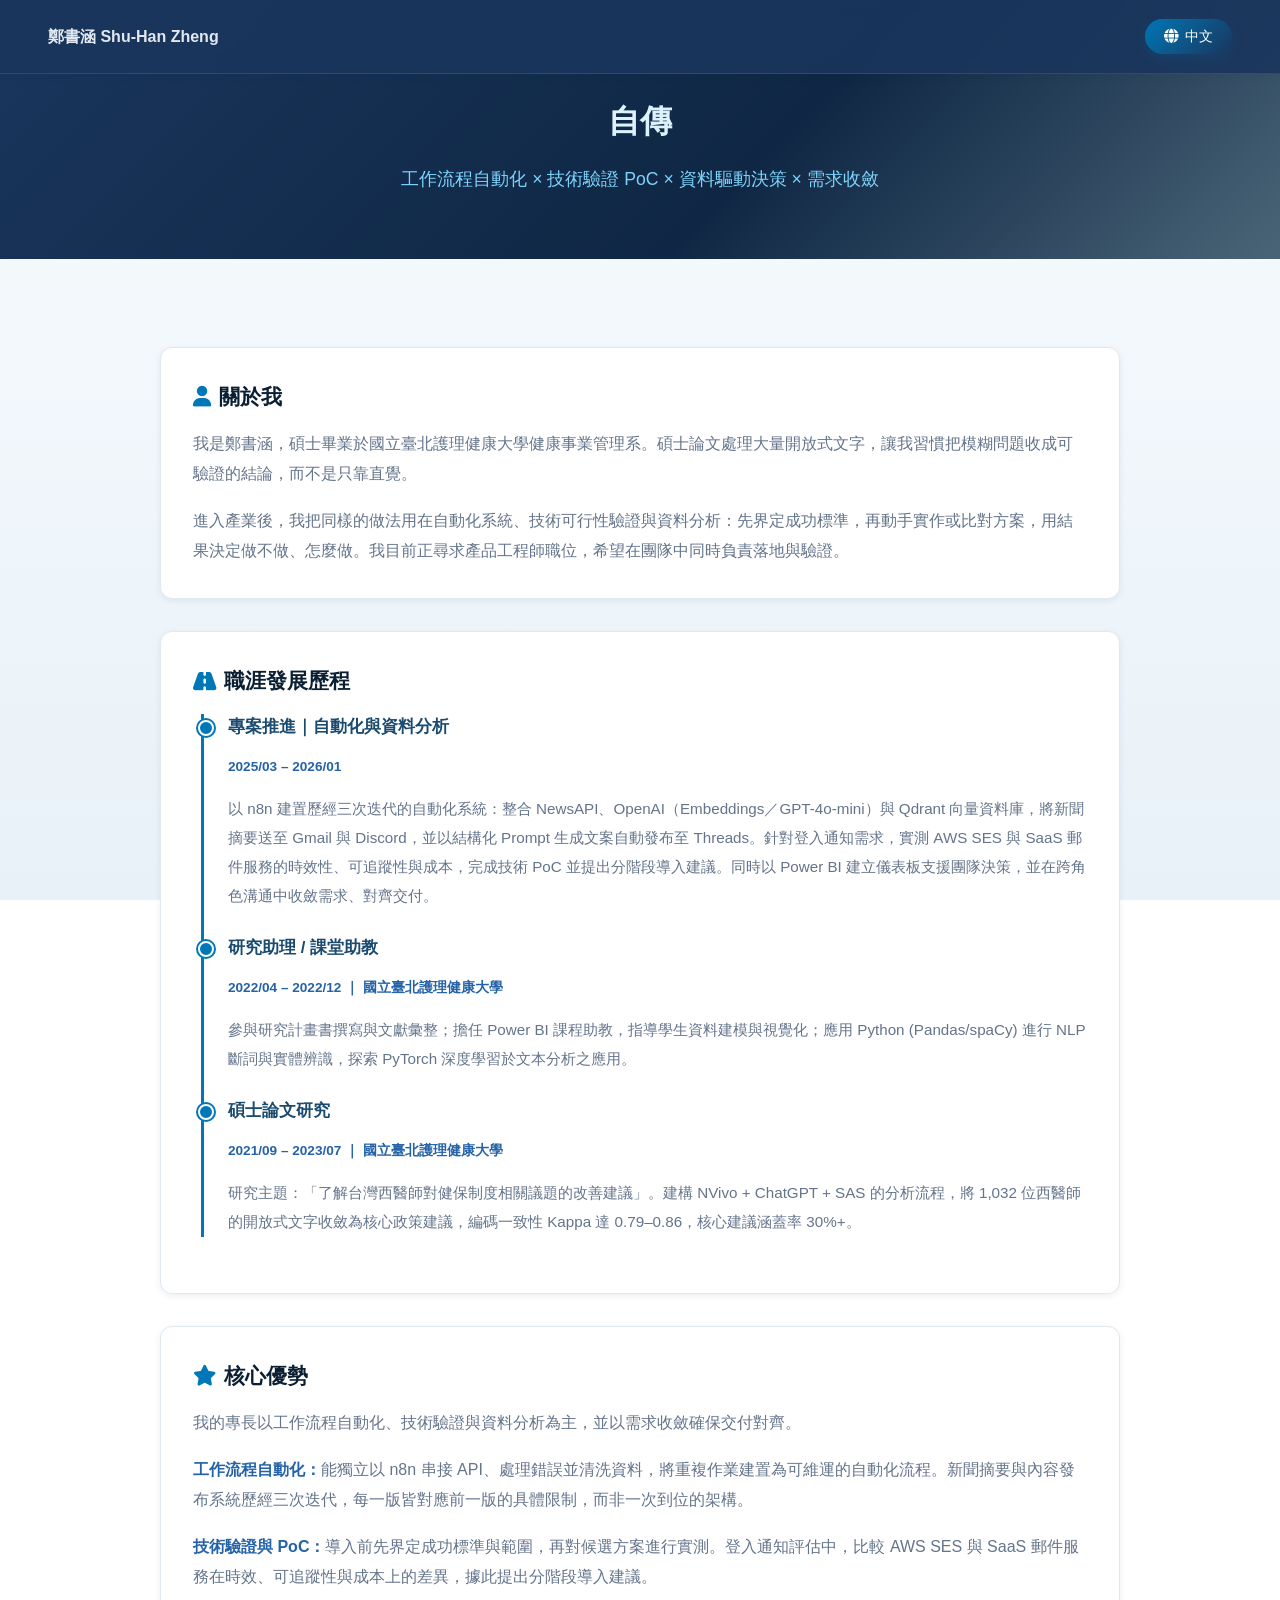
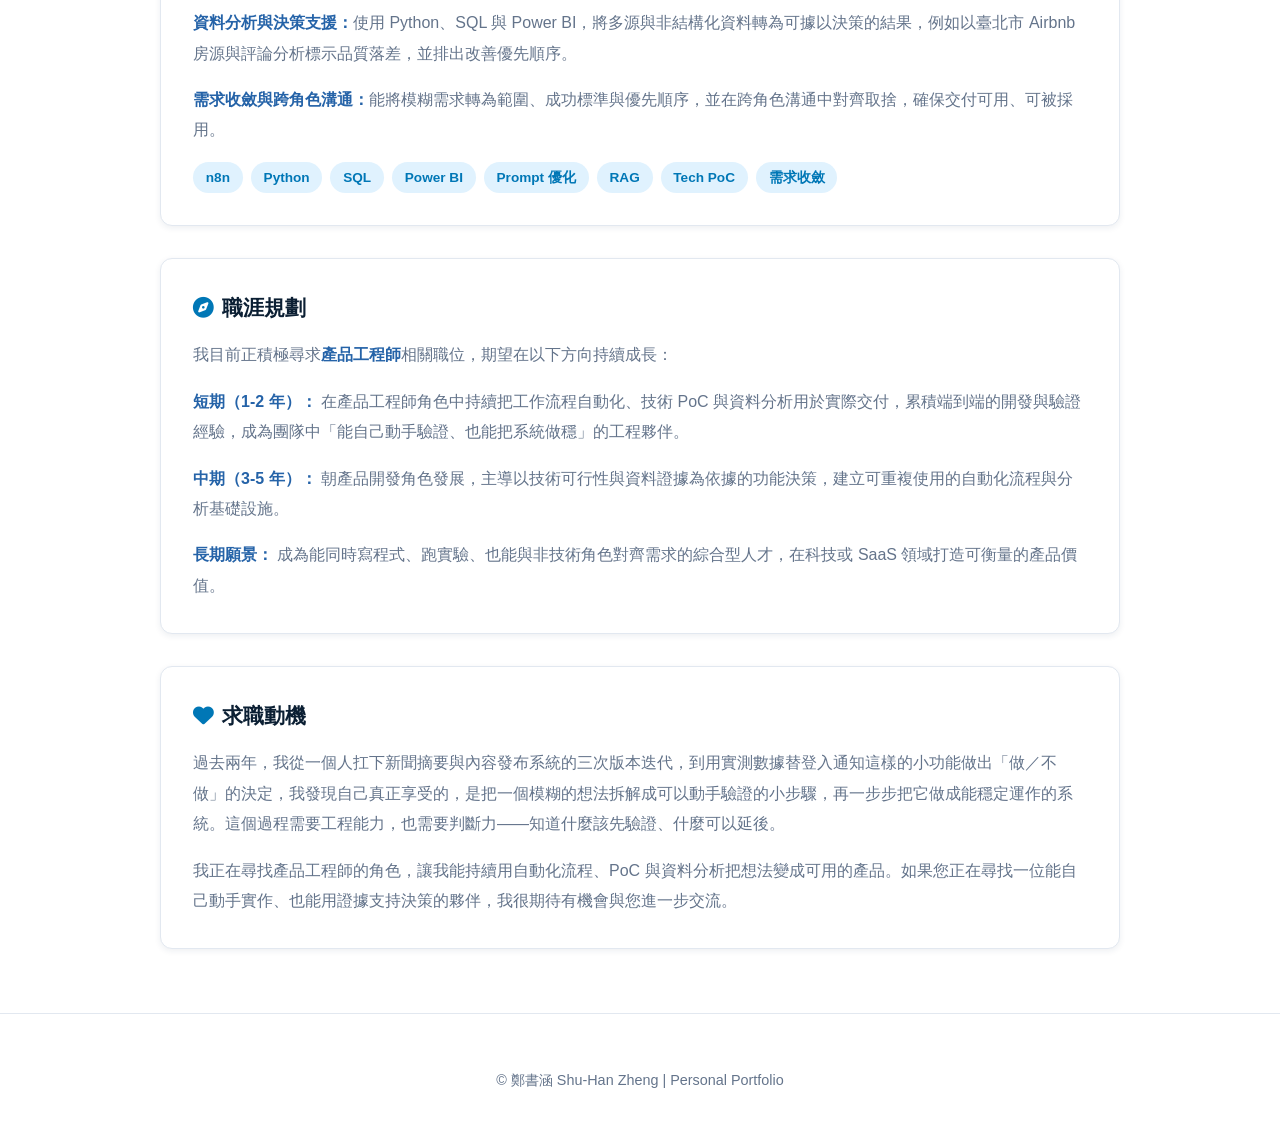
==== autobiography.html @ 2d6125aa "Publish personal portfolio for GitHub Pages. Co-authored-by: Cursor <cursoragent@cursor.com>" ====
<!DOCTYPE html>
<html lang="zh-TW">
<head>
    <meta charset="UTF-8">
    <meta name="viewport" content="width=device-width, initial-scale=1.0">
    <meta name="description" content="鄭書涵完整自傳 — 以產品工程師為目標的職涯規劃與專業發展">
    <title>自傳 | 鄭書涵 Portfolio</title>

    <link rel="stylesheet" href="https://cdnjs.cloudflare.com/ajax/libs/font-awesome/6.4.0/css/all.min.css">
    <link rel="stylesheet" href="css/variables.css">
    <link rel="stylesheet" href="css/base.css">
    <link rel="stylesheet" href="css/components.css">
    <link rel="stylesheet" href="css/autobiography.css">

    <script type="application/ld+json">
    {
        "@context": "https://schema.org",
        "@type": "ProfilePage",
        "mainEntity": {
            "@type": "Person",
            "name": "鄭書涵 Shu-Han Zheng",
        "jobTitle": "產品工程師｜自動化與資料驅動開發",
            "alumniOf": {
                "@type": "CollegeOrUniversity",
                "name": "國立臺北護理健康大學"
            },
            "email": "han062114120@gmail.com"
        }
    }
    </script>
</head>
<body>

    <header class="header--with-logo">
        <a href="index.html" class="header-logo">鄭書涵 Shu-Han Zheng</a>
        <nav class="nav-links" aria-label="主要導覽">
            <button id="lang-toggle-btn" class="btn-lang" type="button">
                <i class="fa-solid fa-globe" aria-hidden="true"></i>
                <span id="lang-text">中文</span>
            </button>
        </nav>
    </header>

    <section class="auto-hero" aria-labelledby="auto-title">
        <h1 id="auto-title" data-lang-zh="自傳" data-lang-en="Autobiography">自傳</h1>
        <p class="subtitle" data-lang-zh="工作流程自動化 × 技術驗證 PoC × 資料驅動決策 × 需求收斂" data-lang-en="Workflow Automation × Technical PoC × Data-Driven Decisions × Requirements">工作流程自動化 × 技術驗證 PoC × 資料驅動決策 × 需求收斂</p>
    </section>

    <main class="container container--project">

        <article>
            <section class="auto-section" aria-labelledby="about-me">
                <h2 id="about-me"><i class="fa-solid fa-user" style="color: var(--accent-color);" aria-hidden="true"></i> <span data-lang-zh="關於我" data-lang-en="About Me">關於我</span></h2>
                <p data-lang-zh="我是鄭書涵，碩士畢業於國立臺北護理健康大學健康事業管理系。碩士論文處理大量開放式文字，讓我習慣把模糊問題收成可驗證的結論，而不是只靠直覺。" data-lang-en="I am Shu-Han Zheng. I hold a Master's in Health Care Management from National Taipei University of Nursing and Health Sciences (NTUNHS). Working with large volumes of open-ended text for my thesis trained me to turn ambiguous questions into verifiable conclusions, rather than relying on intuition alone.">我是鄭書涵，碩士畢業於國立臺北護理健康大學健康事業管理系。碩士論文處理大量開放式文字，讓我習慣把模糊問題收成可驗證的結論，而不是只靠直覺。</p>
                <p data-lang-zh="進入產業後，我把同樣的做法用在自動化系統、技術可行性驗證與資料分析：先界定成功標準，再動手實作或比對方案，用結果決定做不做、怎麼做。我目前正尋求產品工程師職位，希望在團隊中同時負責落地與驗證。" data-lang-en="After entering industry, I applied the same approach to automation systems, technical feasibility, and data analysis: define success criteria first, then implement or compare options, and let results decide whether and how to proceed. I am currently seeking a Product Engineer role, where I can own both delivery and validation.">進入產業後，我把同樣的做法用在自動化系統、技術可行性驗證與資料分析：先界定成功標準，再動手實作或比對方案，用結果決定做不做、怎麼做。我目前正尋求產品工程師職位，希望在團隊中同時負責落地與驗證。</p>
            </section>

            <section class="auto-section" aria-labelledby="career-path">
                <h2 id="career-path"><i class="fa-solid fa-road" style="color: var(--accent-color);" aria-hidden="true"></i> <span data-lang-zh="職涯發展歷程" data-lang-en="Career Journey">職涯發展歷程</span></h2>
                <div class="career-timeline">
                    <article class="career-item">
                        <h3 data-lang-zh="專案推進｜自動化與資料分析" data-lang-en="Project Delivery | Automation &amp; Analytics">專案推進｜自動化與資料分析</h3>
                        <p class="period">2025/03 – 2026/01</p>
                        <p data-lang-zh="以 n8n 建置歷經三次迭代的自動化系統：整合 NewsAPI、OpenAI（Embeddings／GPT-4o-mini）與 Qdrant 向量資料庫，將新聞摘要送至 Gmail 與 Discord，並以結構化 Prompt 生成文案自動發布至 Threads。針對登入通知需求，實測 AWS SES 與 SaaS 郵件服務的時效性、可追蹤性與成本，完成技術 PoC 並提出分階段導入建議。同時以 Power BI 建立儀表板支援團隊決策，並在跨角色溝通中收斂需求、對齊交付。" data-lang-en="Built an automation system on n8n across three iterations: integrating NewsAPI, OpenAI (Embeddings / GPT-4o-mini), and a Qdrant vector database to deliver news summaries to Gmail and Discord, and using structured prompts to generate copy that auto-publishes to Threads. For login-notification requirements, I tested AWS SES against SaaS email services on latency, traceability, and cost, completed a technical PoC, and recommended a staged rollout. I also built Power BI dashboards to support team decisions, and distilled requirements and aligned delivery across roles.">以 n8n 建置歷經三次迭代的自動化系統：整合 NewsAPI、OpenAI（Embeddings／GPT-4o-mini）與 Qdrant 向量資料庫，將新聞摘要送至 Gmail 與 Discord，並以結構化 Prompt 生成文案自動發布至 Threads。針對登入通知需求，實測 AWS SES 與 SaaS 郵件服務的時效性、可追蹤性與成本，完成技術 PoC 並提出分階段導入建議。同時以 Power BI 建立儀表板支援團隊決策，並在跨角色溝通中收斂需求、對齊交付。</p>
                    </article>
                    <article class="career-item">
                        <h3 data-lang-zh="研究助理 / 課堂助教" data-lang-en="Research Assistant / Teaching Assistant">研究助理 / 課堂助教</h3>
                        <p class="period" data-lang-zh="2022/04 – 2022/12 ｜ 國立臺北護理健康大學" data-lang-en="2022/04 – 2022/12 | NTUNHS">2022/04 – 2022/12 ｜ 國立臺北護理健康大學</p>
                        <p data-lang-zh="參與研究計畫書撰寫與文獻彙整；擔任 Power BI 課程助教，指導學生資料建模與視覺化；應用 Python (Pandas/spaCy) 進行 NLP 斷詞與實體辨識，探索 PyTorch 深度學習於文本分析之應用。" data-lang-en="Contributed to research proposal writing and literature reviews; served as a Power BI teaching assistant, guiding students in data modeling and visualization; applied Python (Pandas / spaCy) for NLP tokenization and named-entity recognition, and explored PyTorch deep learning for text analysis.">參與研究計畫書撰寫與文獻彙整；擔任 Power BI 課程助教，指導學生資料建模與視覺化；應用 Python (Pandas/spaCy) 進行 NLP 斷詞與實體辨識，探索 PyTorch 深度學習於文本分析之應用。</p>
                    </article>
                    <article class="career-item">
                        <h3 data-lang-zh="碩士論文研究" data-lang-en="Master's Thesis Research">碩士論文研究</h3>
                        <p class="period" data-lang-zh="2021/09 – 2023/07 ｜ 國立臺北護理健康大學" data-lang-en="2021/09 – 2023/07 | NTUNHS">2021/09 – 2023/07 ｜ 國立臺北護理健康大學</p>
                        <p data-lang-zh="研究主題：「了解台灣西醫師對健保制度相關議題的改善建議」。建構 NVivo + ChatGPT + SAS 的分析流程，將 1,032 位西醫師的開放式文字收斂為核心政策建議，編碼一致性 Kappa 達 0.79–0.86，核心建議涵蓋率 30%+。" data-lang-en="Topic: Understanding Taiwanese Western physicians' recommendations for improving National Health Insurance (NHI) issues. Built an analysis pipeline with NVivo, ChatGPT, and SAS to distill open-ended text from 1,032 physicians into core policy recommendations. Inter-coder reliability (Kappa) reached 0.79–0.86, with 30%+ coverage of core recommendations.">研究主題：「了解台灣西醫師對健保制度相關議題的改善建議」。建構 NVivo + ChatGPT + SAS 的分析流程，將 1,032 位西醫師的開放式文字收斂為核心政策建議，編碼一致性 Kappa 達 0.79–0.86，核心建議涵蓋率 30%+。</p>
                    </article>
                </div>
            </section>

            <section class="auto-section" aria-labelledby="core-strength">
                <h2 id="core-strength"><i class="fa-solid fa-star" style="color: var(--accent-color);" aria-hidden="true"></i> <span data-lang-zh="核心優勢" data-lang-en="Core Strengths">核心優勢</span></h2>
                <p data-lang-zh="我的專長以工作流程自動化、技術驗證與資料分析為主，並以需求收斂確保交付對齊。" data-lang-en="My strengths center on workflow automation, technical validation, and data analysis, with requirements distillation to keep delivery aligned.">我的專長以工作流程自動化、技術驗證與資料分析為主，並以需求收斂確保交付對齊。</p>
                <p data-lang-zh="<strong>工作流程自動化：</strong>能獨立以 n8n 串接 API、處理錯誤並清洗資料，將重複作業建置為可維運的自動化流程。新聞摘要與內容發布系統歷經三次迭代，每一版皆對應前一版的具體限制，而非一次到位的架構。" data-lang-en="<strong>Workflow Automation:</strong> I independently connect APIs, handle errors, and clean data with n8n, turning repetitive work into maintainable automation. The news-summary and content-publishing system went through three iterations, each addressing a concrete limitation of the previous version rather than a one-shot architecture."><strong>工作流程自動化：</strong>能獨立以 n8n 串接 API、處理錯誤並清洗資料，將重複作業建置為可維運的自動化流程。新聞摘要與內容發布系統歷經三次迭代，每一版皆對應前一版的具體限制，而非一次到位的架構。</p>
                <p data-lang-zh="<strong>技術驗證與 PoC：</strong>導入前先界定成功標準與範圍，再對候選方案進行實測。登入通知評估中，比較 AWS SES 與 SaaS 郵件服務在時效、可追蹤性與成本上的差異，據此提出分階段導入建議。" data-lang-en="<strong>Technical Validation &amp; PoC:</strong> Before adoption, I define success criteria and scope, then test candidate solutions. In the login-notification assessment, I compared AWS SES and SaaS email services on latency, traceability, and cost, and recommended a staged rollout."><strong>技術驗證與 PoC：</strong>導入前先界定成功標準與範圍，再對候選方案進行實測。登入通知評估中，比較 AWS SES 與 SaaS 郵件服務在時效、可追蹤性與成本上的差異，據此提出分階段導入建議。</p>
                <p data-lang-zh="<strong>資料分析與決策支援：</strong>使用 Python、SQL 與 Power BI，將多源與非結構化資料轉為可據以決策的結果，例如以臺北市 Airbnb 房源與評論分析標示品質落差，並排出改善優先順序。" data-lang-en="<strong>Data Analysis &amp; Decision Support:</strong> Using Python, SQL, and Power BI, I turn multi-source and unstructured data into decision-ready results—for example, analyzing Taipei Airbnb listings and reviews to surface quality gaps and rank improvement priorities."><strong>資料分析與決策支援：</strong>使用 Python、SQL 與 Power BI，將多源與非結構化資料轉為可據以決策的結果，例如以臺北市 Airbnb 房源與評論分析標示品質落差，並排出改善優先順序。</p>
                <p data-lang-zh="<strong>需求收斂與跨角色溝通：</strong>能將模糊需求轉為範圍、成功標準與優先順序，並在跨角色溝通中對齊取捨，確保交付可用、可被採用。" data-lang-en="<strong>Requirements Distillation &amp; Cross-functional Communication:</strong> I turn ambiguous needs into scope, success criteria, and priorities, and align trade-offs across roles so delivery is usable and adopted."><strong>需求收斂與跨角色溝通：</strong>能將模糊需求轉為範圍、成功標準與優先順序，並在跨角色溝通中對齊取捨，確保交付可用、可被採用。</p>
                <div class="skill-pills">
                    <span class="skill-pill">n8n</span>
                    <span class="skill-pill">Python</span>
                    <span class="skill-pill">SQL</span>
                    <span class="skill-pill">Power BI</span>
                    <span class="skill-pill" data-lang-zh="Prompt 優化" data-lang-en="Prompt Engineering">Prompt 優化</span>
                    <span class="skill-pill">RAG</span>
                    <span class="skill-pill">Tech PoC</span>
                    <span class="skill-pill" data-lang-zh="需求收斂" data-lang-en="Requirements">需求收斂</span>
                </div>
            </section>

            <section class="auto-section" aria-labelledby="career-plan">
                <h2 id="career-plan"><i class="fa-solid fa-compass" style="color: var(--accent-color);" aria-hidden="true"></i> <span data-lang-zh="職涯規劃" data-lang-en="Career Plan">職涯規劃</span></h2>
                <p data-lang-zh="我目前正積極尋求<strong>產品工程師</strong>相關職位，期望在以下方向持續成長：" data-lang-en="I am actively seeking <strong>Product Engineer</strong> roles, and hope to keep growing in the following directions:">我目前正積極尋求<strong>產品工程師</strong>相關職位，期望在以下方向持續成長：</p>
                <p data-lang-zh="<strong>短期（1-2 年）：</strong> 在產品工程師角色中持續把工作流程自動化、技術 PoC 與資料分析用於實際交付，累積端到端的開發與驗證經驗，成為團隊中「能自己動手驗證、也能把系統做穩」的工程夥伴。" data-lang-en="<strong>Short term (1–2 years):</strong> In a Product Engineer role, keep applying workflow automation, technical PoCs, and data analysis to real delivery; build end-to-end development and validation experience; and become the teammate who can both verify by hand and make systems reliable."><strong>短期（1-2 年）：</strong> 在產品工程師角色中持續把工作流程自動化、技術 PoC 與資料分析用於實際交付，累積端到端的開發與驗證經驗，成為團隊中「能自己動手驗證、也能把系統做穩」的工程夥伴。</p>
                <p data-lang-zh="<strong>中期（3-5 年）：</strong> 朝產品開發角色發展，主導以技術可行性與資料證據為依據的功能決策，建立可重複使用的自動化流程與分析基礎設施。" data-lang-en="<strong>Mid term (3–5 years):</strong> Move toward a product development role, leading feature decisions grounded in technical feasibility and data evidence, and building reusable automation workflows and analytics infrastructure."><strong>中期（3-5 年）：</strong> 朝產品開發角色發展，主導以技術可行性與資料證據為依據的功能決策，建立可重複使用的自動化流程與分析基礎設施。</p>
                <p data-lang-zh="<strong>長期願景：</strong> 成為能同時寫程式、跑實驗、也能與非技術角色對齊需求的綜合型人才，在科技或 SaaS 領域打造可衡量的產品價值。" data-lang-en="<strong>Long-term vision:</strong> Become a hybrid who can write code, run experiments, and align requirements with non-technical stakeholders, creating measurable product value in tech or SaaS."><strong>長期願景：</strong> 成為能同時寫程式、跑實驗、也能與非技術角色對齊需求的綜合型人才，在科技或 SaaS 領域打造可衡量的產品價值。</p>
            </section>

            <section class="auto-section" aria-labelledby="motivation">
                <h2 id="motivation"><i class="fa-solid fa-heart" style="color: var(--accent-color);" aria-hidden="true"></i> <span data-lang-zh="求職動機" data-lang-en="Why I'm Looking">求職動機</span></h2>
                <p data-lang-zh="過去兩年，我從一個人扛下新聞摘要與內容發布系統的三次版本迭代，到用實測數據替登入通知這樣的小功能做出「做／不做」的決定，我發現自己真正享受的，是把一個模糊的想法拆解成可以動手驗證的小步驟，再一步步把它做成能穩定運作的系統。這個過程需要工程能力，也需要判斷力——知道什麼該先驗證、什麼可以延後。" data-lang-en="Over the past two years—from carrying three iterations of a news-summary and content-publishing system on my own, to using measured results to decide ship-or-skip for a small feature like login notifications—I found what I actually enjoy: breaking a fuzzy idea into small, testable steps, then building them into a system that runs reliably. That process takes engineering skill and judgment: knowing what to validate first and what can wait.">過去兩年，我從一個人扛下新聞摘要與內容發布系統的三次版本迭代，到用實測數據替登入通知這樣的小功能做出「做／不做」的決定，我發現自己真正享受的，是把一個模糊的想法拆解成可以動手驗證的小步驟，再一步步把它做成能穩定運作的系統。這個過程需要工程能力，也需要判斷力——知道什麼該先驗證、什麼可以延後。</p>
                <p data-lang-zh="我正在尋找產品工程師的角色，讓我能持續用自動化流程、PoC 與資料分析把想法變成可用的產品。如果您正在尋找一位能自己動手實作、也能用證據支持決策的夥伴，我很期待有機會與您進一步交流。" data-lang-en="I am looking for a Product Engineer role where I can keep turning ideas into usable products through automation, PoCs, and data analysis. If you are looking for someone who can implement hands-on and back decisions with evidence, I would welcome the chance to talk.">我正在尋找產品工程師的角色，讓我能持續用自動化流程、PoC 與資料分析把想法變成可用的產品。如果您正在尋找一位能自己動手實作、也能用證據支持決策的夥伴，我很期待有機會與您進一步交流。</p>
            </section>
        </article>
    </main>

    <footer>
        <p>© 鄭書涵 Shu-Han Zheng | Personal Portfolio</p>
    </footer>

    <script src="js/common.js"></script>
</body>
</html>
---- css/variables.css ----
:root {
    /* Blue-forward palette — deep navy & lake blue */
    --primary-color: #1A365D;
    --primary-dark: #0F2744;

    /* Accents */
    --accent-color: #0077B6;
    --accent-sky: #0EA5E9;
    --accent-rose: #0EA5E9; /* alias: hover / highlight (blue, not pink) */
    --accent-lavender: #38BDF8;

    /* Light tints */
    --accent-light: #E0F2FE;
    --accent-light-blue: #E0F2FE;
    --accent-light-lavender: #E8F4FC;

    /* Backgrounds */
    --bg-color: #F8FAFC;
    --bg-gradient-start: #F8FBFD;
    --bg-gradient-mid: #F1F7FB;
    --bg-gradient-end: #E8F1F8;

    --card-bg: #FFFFFF;
    --surface-soft: #F1F7FB;

    /* Text */
    --text-color: var(--text-level-1);
    --text-secondary: var(--text-level-4);
    --text-muted: #64748B;

    /* Content hierarchy (dark → light) */
    --text-level-1: #0B1F33; /* page / section titles */
    --text-level-2: #1A4A6E; /* subsection titles */
    --text-level-3: #2563A8; /* bold item labels */
    --text-level-4: #64748B; /* body / descriptive text */

    /* Borders */
    --border-color: #E2E8F0;

    /* Hero & header */
    --hero-overlay: rgba(15, 39, 68, 0.45);
    --header-bg: rgba(26, 54, 93, 0.9);
    --header-border: rgba(255, 255, 255, 0.1);

    /* Hero text */
    --hero-text: #FFFFFF;
    --hero-text-soft: #E2E8F0;
    --hero-accent: #7DD3FC;
    --hero-gradient-end: #BAE6FD;

    /* Shadows */
    --shadow-color: rgba(26, 54, 93, 0.08);
    --shadow-accent: rgba(0, 119, 182, 0.18);
    --shadow-rose: rgba(14, 165, 233, 0.18);

    /* Nav */
    --nav-hover: #7DD3FC;
    --nav-text: #E2E8F0;

    /* Chips & tags */
    --chip-bg: #E8F4FC;
    --chip-text: #0369A1;

    /* Metric card variants — three blue depths */
    --metric-slate: #1A365D;
    --metric-slate-bg: #E2E8F0;
    --metric-lavender: #0077B6;
    --metric-lavender-bg: #E0F2FE;
    --metric-rose: #0EA5E9;
    --metric-rose-bg: #E0F7FF;
}
---- css/base.css ----
html {
    scroll-behavior: smooth;
    scroll-padding-top: 80px;
}

body {
    font-family: "PingFang TC", "Microsoft JhengHei", -apple-system, sans-serif;
    background: linear-gradient(180deg, var(--bg-gradient-start) 0%, var(--bg-gradient-mid) 45%, var(--bg-gradient-end) 100%);
    background-attachment: fixed;
    color: var(--text-color);
    margin: 0;
    padding: 0;
    line-height: 1.6;
    min-height: 100vh;
}

.container {
    max-width: 960px;
    margin: 3rem auto;
    padding: 0 1rem;
}

.container--project {
    margin: 0 auto;
    padding-top: 5.5rem;
    padding-bottom: 2rem;
}

.section-block {
    padding-top: 1rem;
    margin-bottom: 3.5rem;
}

.section-header {
    margin-bottom: 1.5rem;
    text-align: center;
    display: flex;
    justify-content: center;
}

.section-title {
    font-size: 1.6rem;
    font-weight: 800;
    color: var(--text-level-1);
    display: flex;
    align-items: center;
    justify-content: center;
    gap: 0.6rem;
}

@media (max-width: 768px) {
    header { padding: 1rem 1.5rem; }
}
---- css/components.css ----
/* Header */
header {
    position: fixed;
    top: 0;
    left: 0;
    width: 100%;
    box-sizing: border-box;
    padding: 1.2rem 3rem;
    display: flex;
    justify-content: flex-end;
    align-items: center;
    z-index: 1000;
    background: var(--header-bg);
    backdrop-filter: blur(10px);
    border-bottom: 1px solid var(--header-border);
    box-shadow: 0 1px 8px var(--shadow-color);
    transition: all 0.3s ease;
}

header.header--with-logo {
    justify-content: space-between;
}

header.header--nav-end {
    justify-content: flex-end;
}

.header-logo {
    color: var(--nav-text);
    text-decoration: none;
    font-size: 1rem;
    font-weight: bold;
}

.header-logo:hover {
    color: var(--nav-hover);
}

.nav-links {
    display: flex;
    gap: 1.5rem;
    align-items: center;
    flex-wrap: wrap;
}

.nav-links a {
    color: var(--nav-text);
    text-decoration: none;
    font-size: 0.95rem;
    font-weight: 500;
    transition: color 0.2s;
    cursor: pointer;
}

.nav-links a:hover {
    color: var(--nav-hover);
}

.btn-lang {
    background: linear-gradient(135deg, var(--accent-color), var(--primary-color));
    color: white !important;
    padding: 0.5rem 1.2rem;
    border-radius: 20px;
    text-decoration: none;
    font-size: 0.9rem;
    transition: all 0.3s ease;
    box-shadow: 0 4px 12px var(--shadow-accent);
    display: inline-flex;
    align-items: center;
    gap: 0.4rem;
    border: none;
    cursor: pointer;
}

.btn-lang:hover {
    transform: translateY(-2px);
    box-shadow: 0 6px 16px var(--shadow-accent);
}

.btn-resume {
    background-color: var(--accent-color);
    color: white;
    padding: 0.5rem 1rem;
    border-radius: 6px;
    text-decoration: none;
    font-size: 0.9rem;
    transition: background 0.2s;
}

.btn-resume:hover {
    background-color: var(--primary-color);
}

/* Cards */
.info-card {
    background-color: var(--card-bg);
    border-radius: 12px;
    border: 1px solid var(--border-color);
    padding: 1.5rem;
    margin-bottom: 1.2rem;
    box-shadow: 0 2px 6px var(--shadow-color);
    transition: all 0.3s ease;
}

.info-card:hover {
    border-color: var(--accent-color);
    box-shadow: 0 6px 16px var(--shadow-accent);
    transform: translateY(-2px);
}

.no-card-block .info-card,
.no-card-block .autobiography-card {
    background-color: transparent;
    border: none;
    border-radius: 0;
    padding: 0;
    margin-bottom: 1.8rem;
    box-shadow: none;
}

.no-card-block .info-card:hover {
    border-color: transparent;
    box-shadow: none;
    transform: none;
}

.timeline-header {
    display: flex;
    justify-content: space-between;
    align-items: flex-start;
    margin-bottom: 0.5rem;
    flex-wrap: wrap;
    gap: 0.5rem;
}

.role-title {
    font-size: 1.15rem;
    font-weight: 800;
    color: var(--text-level-1);
}

.company-name {
    color: var(--text-level-2);
    font-weight: 600;
}

.time-badge {
    background-color: var(--accent-light);
    color: var(--text-level-3);
    padding: 0.2rem 0.7rem;
    border-radius: 12px;
    font-size: 0.85rem;
    font-weight: bold;
}

.custom-bullet-list {
    padding-left: 1.2rem;
    margin: 0.5rem 0 0 0;
    color: var(--text-level-4);
    font-size: 0.95rem;
}

.custom-bullet-list li {
    margin-bottom: 0.4rem;
    line-height: 1.7;
}

.custom-bullet-list strong {
    color: var(--text-level-3);
    font-weight: 700;
}

/* Buttons */
.btn-toggle-auto {
    background-color: transparent;
    color: var(--accent-color);
    border: 1.5px solid var(--accent-color);
    padding: 0.6rem 1.4rem;
    border-radius: 20px;
    font-weight: bold;
    font-size: 0.9rem;
    cursor: pointer;
    transition: all 0.3s ease;
    display: inline-flex;
    align-items: center;
    gap: 0.5rem;
    margin-top: 0.5rem;
    text-decoration: none;
}

.btn-toggle-auto:hover {
    background-color: var(--accent-color);
    color: white;
}

.btn-project {
    color: var(--accent-color);
    text-decoration: none;
    font-weight: bold;
    font-size: 0.9rem;
    display: inline-flex;
    align-items: center;
    gap: 0.4rem;
    padding: 0.4rem 0.8rem;
    border-radius: 6px;
    transition: all 0.2s ease;
}

.btn-project:hover {
    background-color: var(--accent-light);
    text-decoration: none;
}

/* Footer */
footer {
    text-align: center;
    padding: 2.5rem;
    color: var(--text-muted);
    font-size: 0.9rem;
    border-top: 1px solid var(--border-color);
    background-color: var(--card-bg);
}

.contact-info {
    display: flex;
    justify-content: center;
    gap: 1.5rem;
    margin-top: 0.8rem;
    flex-wrap: wrap;
}

.contact-info a {
    color: var(--accent-color);
    text-decoration: none;
}

@media (max-width: 768px) {
    .nav-links { gap: 0.8rem; }
}
---- css/autobiography.css ----
.auto-hero {
    background: linear-gradient(135deg, var(--primary-color) 0%, var(--primary-dark) 60%, #4A6477 100%);
    color: white;
    padding: 6rem 2rem 3rem;
    text-align: center;
}

.auto-hero h1 {
    font-size: 2rem;
    margin: 0 0 0.5rem;
    background: linear-gradient(135deg, var(--hero-text) 0%, var(--hero-gradient-end) 100%);
    -webkit-background-clip: text;
    -webkit-text-fill-color: transparent;
    background-clip: text;
}

.auto-hero .subtitle {
    color: var(--hero-accent);
    font-size: 1.1rem;
}

.auto-section {
    background: var(--card-bg);
    border: 1px solid var(--border-color);
    border-radius: 12px;
    padding: 2rem;
    margin-bottom: 2rem;
    box-shadow: 0 2px 6px var(--shadow-color);
}

.auto-section h2 {
    color: var(--text-level-1);
    font-size: 1.3rem;
    font-weight: 800;
    margin-top: 0;
    margin-bottom: 1rem;
    display: flex;
    align-items: center;
    gap: 0.5rem;
}

.auto-section p {
    color: var(--text-level-4);
    line-height: 1.9;
    margin-bottom: 1rem;
}

.auto-section p:last-child {
    margin-bottom: 0;
}

.auto-section p strong {
    color: var(--text-level-3);
    font-weight: 700;
}

.career-timeline {
    border-left: 3px solid var(--accent-color);
    padding-left: 1.5rem;
    margin-left: 0.5rem;
}

.career-item {
    margin-bottom: 1.5rem;
    position: relative;
}

.career-item::before {
    content: '';
    position: absolute;
    left: -1.85rem;
    top: 0.4rem;
    width: 12px;
    height: 12px;
    border-radius: 50%;
    background: var(--accent-color);
    border: 2px solid white;
    box-shadow: 0 0 0 2px var(--accent-color);
}

.career-item h3 {
    color: var(--text-level-2);
    font-size: 1.05rem;
    font-weight: 700;
    margin: 0 0 0.3rem;
}

.career-item .period {
    color: var(--text-level-3);
    font-size: 0.85rem;
    font-weight: 600;
    margin-bottom: 0.5rem;
}

.career-item p {
    font-size: 0.95rem;
    color: var(--text-level-4);
}

.skill-pills {
    display: flex;
    flex-wrap: wrap;
    gap: 0.5rem;
    margin-top: 1rem;
}

.skill-pill {
    background: var(--accent-light);
    color: var(--accent-color);
    padding: 0.3rem 0.8rem;
    border-radius: 20px;
    font-size: 0.85rem;
    font-weight: 600;
}

.back-link {
    display: inline-flex;
    align-items: center;
    gap: 0.4rem;
    color: var(--accent-color);
    text-decoration: none;
    font-weight: 600;
    margin-bottom: 1.5rem;
}

.back-link:hover {
    text-decoration: underline;
}
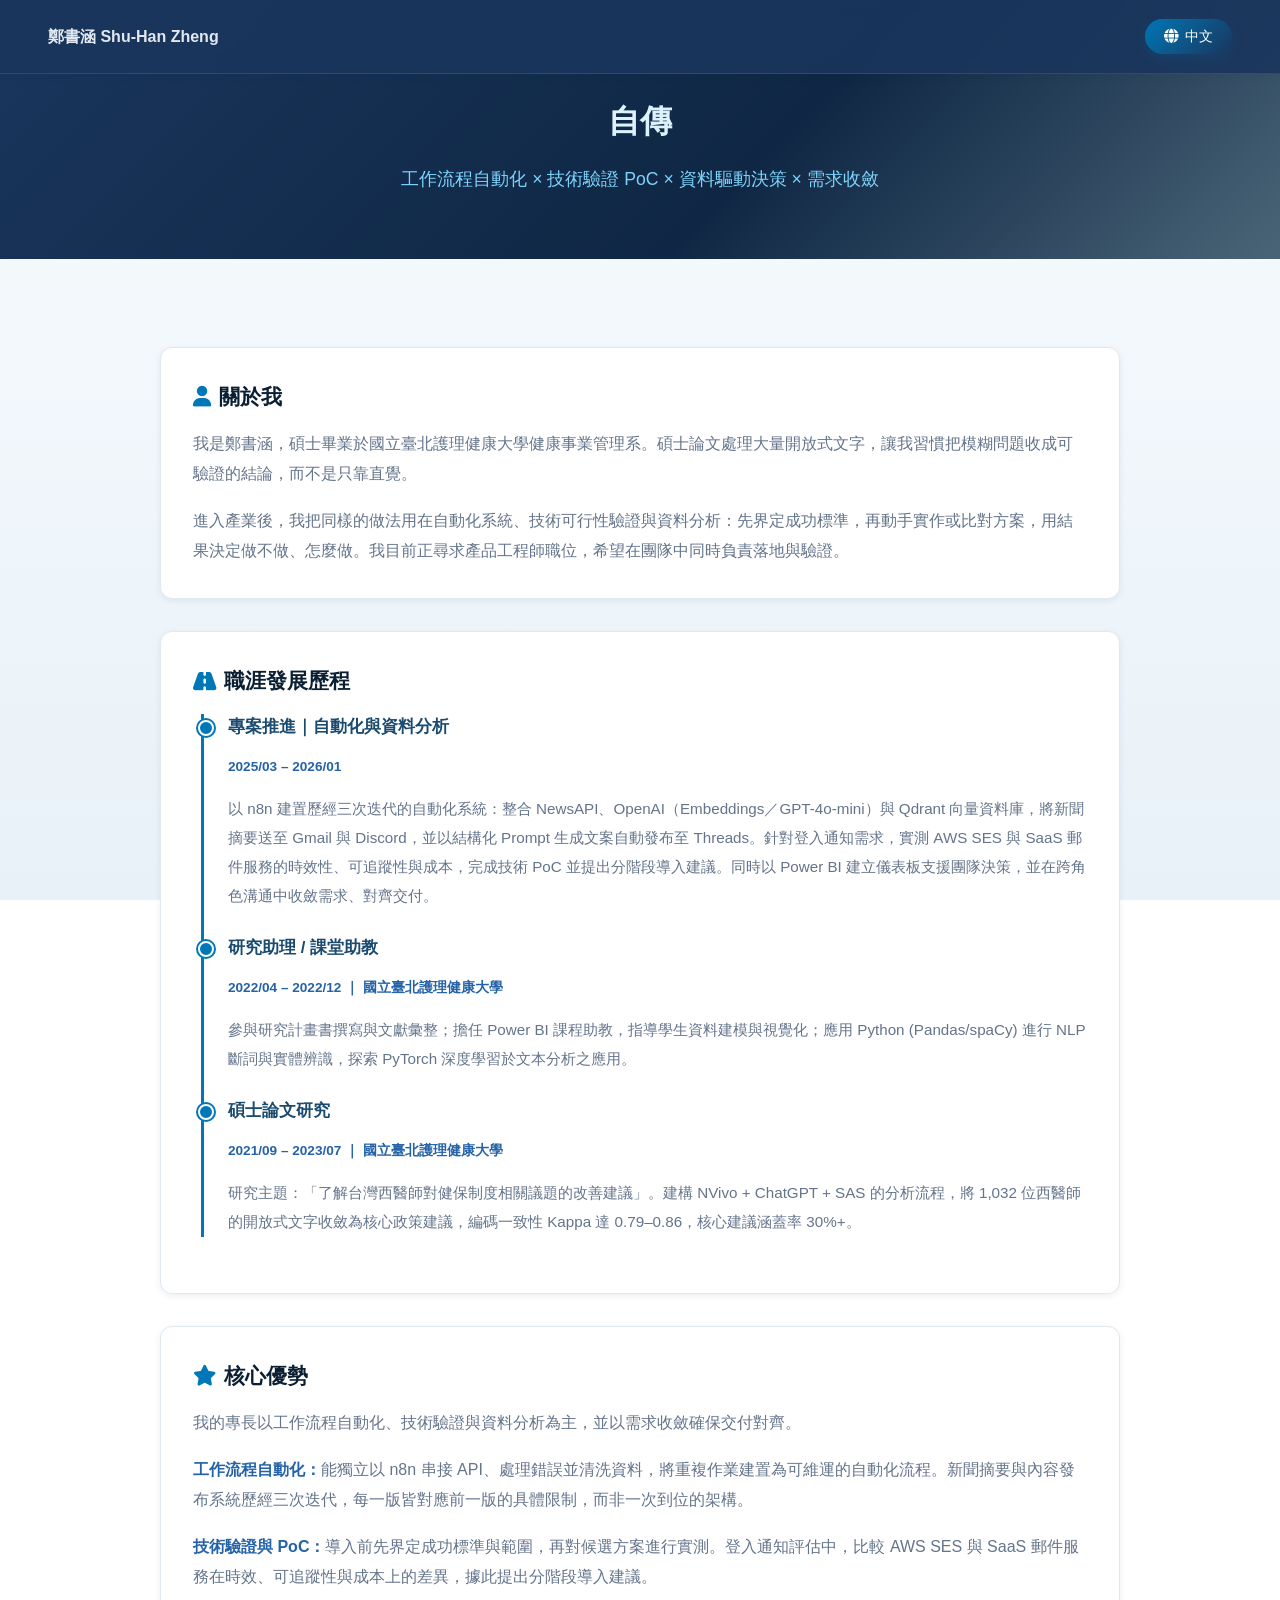
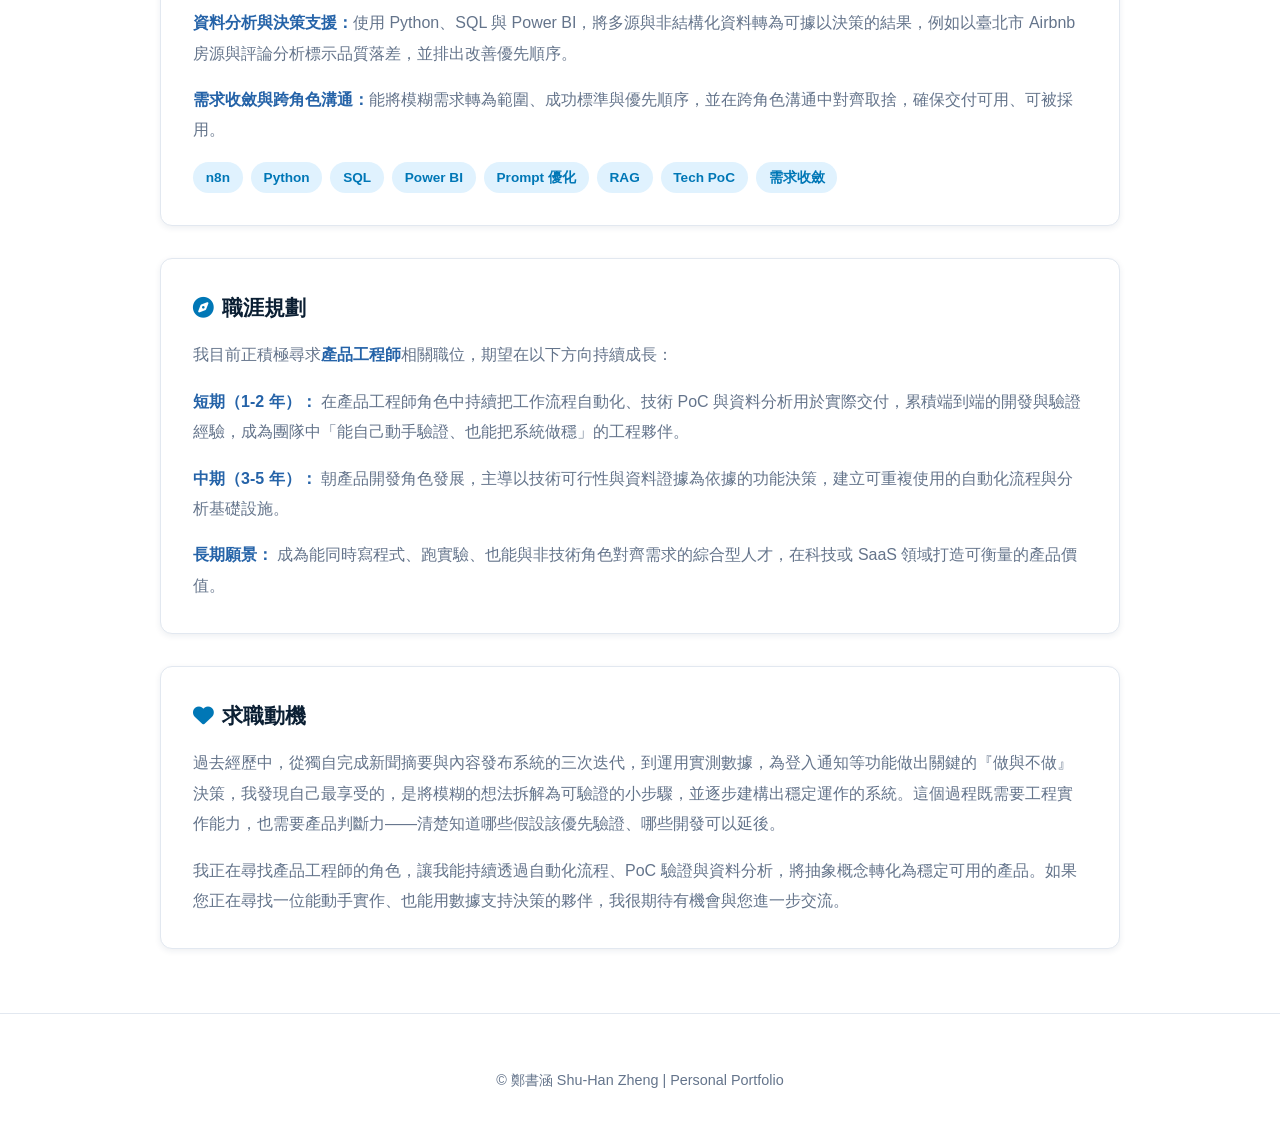
==== commit f5267815: "Update autobiography.html" ====
--- a/autobiography.html
+++ b/autobiography.html
@@ -105,8 +105,8 @@
 
             <section class="auto-section" aria-labelledby="motivation">
                 <h2 id="motivation"><i class="fa-solid fa-heart" style="color: var(--accent-color);" aria-hidden="true"></i> <span data-lang-zh="求職動機" data-lang-en="Why I'm Looking">求職動機</span></h2>
-                <p data-lang-zh="過去兩年，我從一個人扛下新聞摘要與內容發布系統的三次版本迭代，到用實測數據替登入通知這樣的小功能做出「做／不做」的決定，我發現自己真正享受的，是把一個模糊的想法拆解成可以動手驗證的小步驟，再一步步把它做成能穩定運作的系統。這個過程需要工程能力，也需要判斷力——知道什麼該先驗證、什麼可以延後。" data-lang-en="Over the past two years—from carrying three iterations of a news-summary and content-publishing system on my own, to using measured results to decide ship-or-skip for a small feature like login notifications—I found what I actually enjoy: breaking a fuzzy idea into small, testable steps, then building them into a system that runs reliably. That process takes engineering skill and judgment: knowing what to validate first and what can wait.">過去兩年，我從一個人扛下新聞摘要與內容發布系統的三次版本迭代，到用實測數據替登入通知這樣的小功能做出「做／不做」的決定，我發現自己真正享受的，是把一個模糊的想法拆解成可以動手驗證的小步驟，再一步步把它做成能穩定運作的系統。這個過程需要工程能力，也需要判斷力——知道什麼該先驗證、什麼可以延後。</p>
-                <p data-lang-zh="我正在尋找產品工程師的角色，讓我能持續用自動化流程、PoC 與資料分析把想法變成可用的產品。如果您正在尋找一位能自己動手實作、也能用證據支持決策的夥伴，我很期待有機會與您進一步交流。" data-lang-en="I am looking for a Product Engineer role where I can keep turning ideas into usable products through automation, PoCs, and data analysis. If you are looking for someone who can implement hands-on and back decisions with evidence, I would welcome the chance to talk.">我正在尋找產品工程師的角色，讓我能持續用自動化流程、PoC 與資料分析把想法變成可用的產品。如果您正在尋找一位能自己動手實作、也能用證據支持決策的夥伴，我很期待有機會與您進一步交流。</p>
+                <p data-lang-zh="過去經歷中，從獨自完成新聞摘要與內容發布系統的三次迭代，到運用實測數據，為登入通知等功能做出關鍵的『做與不做』決策，我發現自己最享受的，是將模糊的想法拆解為可驗證的小步驟，並逐步建構出穩定運作的系統。這個過程既需要工程實作能力，也需要產品判斷力——清楚知道哪些假設該優先驗證、哪些開發可以延後。" data-lang-en="Over the course of my past experience—from independently iterating a news summarization and content publishing system through three versions, to making key "go / no-go" decisions on features like login notifications using empirical data—I’ve realized that what I enjoy most is breaking down ambiguous ideas into testable steps and building them into stable, operational systems. This process demands both engineering capability and product judgment: knowing which hypotheses to validate first and what work can be deferred.">過去經歷中，從獨自完成新聞摘要與內容發布系統的三次迭代，到運用實測數據，為登入通知等功能做出關鍵的『做與不做』決策，我發現自己最享受的，是將模糊的想法拆解為可驗證的小步驟，並逐步建構出穩定運作的系統。這個過程既需要工程實作能力，也需要產品判斷力——清楚知道哪些假設該優先驗證、哪些開發可以延後。</p>
+                <p data-lang-zh="我正在尋找產品工程師的角色，讓我能持續透過自動化流程、PoC 驗證與資料分析，將抽象概念轉化為穩定可用的產品。如果您正在尋找一位能動手實作、也能用數據支持決策的夥伴，我很期待有機會與您進一步交流。" data-lang-en="I am seeking a Product Engineer role where I can continue turning abstract concepts into viable products through automated workflows, PoC validation, and data analysis. If you are looking for a partner who can build hands-on while grounding decisions in data, I would welcome the opportunity to connect.">我正在尋找產品工程師的角色，讓我能持續透過自動化流程、PoC 驗證與資料分析，將抽象概念轉化為穩定可用的產品。如果您正在尋找一位能動手實作、也能用數據支持決策的夥伴，我很期待有機會與您進一步交流。</p>
             </section>
         </article>
     </main>
